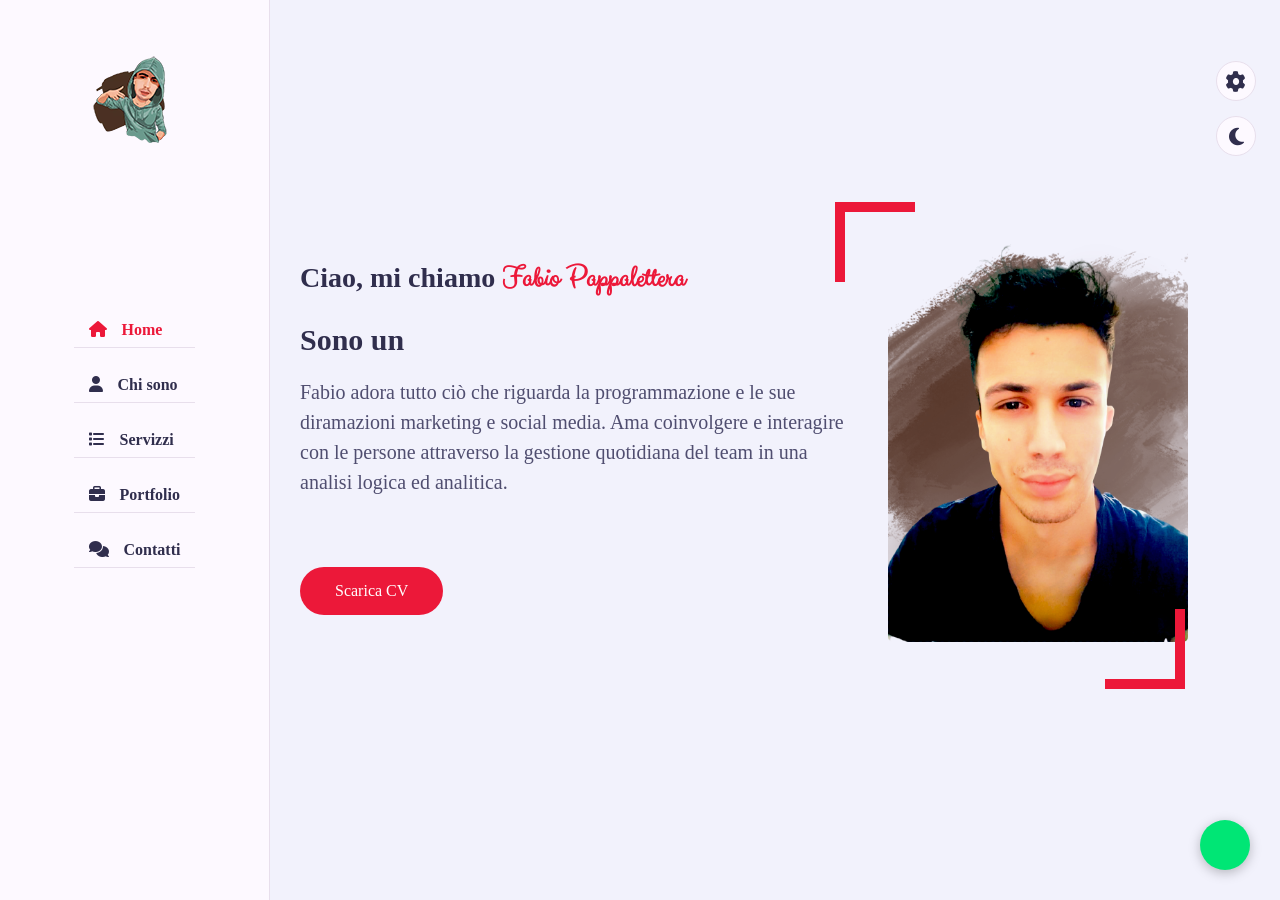
==== index.html @ 444d4d45 "Update index.html" ====
<!DOCTYPE html>
<html lang="it" dir="ltr">
  <head>
    <meta charset="utf-8">
    <meta name="viewport" content="width=device-width, initial-scale=1.0">
    <meta http-equiv="X-UA-Compatible" content="ie=edge">
    <meta name="keywords:" content="digitalmarketing">
    <script src="https://platform.linkedin.com/badges/js/profile.js" async defer type="text/javascript"></script>
    <!-- Google tag (gtag.js) -->
    <script async src="https://www.googletagmanager.com/gtag/js?id=G-DR9EKPD05T"></script>
    <script>
      window.dataLayer = window.dataLayer || [];
      function gtag(){dataLayer.push(arguments);}
      gtag('js', new Date());

      gtag('config', 'G-DR9EKPD05T');
    </script>
    <title>Portfolio Fabio pappalettera</title>
    <!-- ===== CSS Files ===== -->
    <link rel="stylesheet" href="css/style.css">
    <link rel="stylesheet" href="css/skins/color-1.css">
    <link rel="stylesheet" href="https://cdnjs.cloudflare.com/ajax/libs/font-awesome/6.3.0/css/all.min.css">
    <!-- ===== Style Switcher ===== -->
    <link rel="stylesheet" href="css/skins/color-1.css" class="alternate-style" title="color-1"
    disabled>
    <link rel="stylesheet" href="css/skins/color-2.css" class="alternate-style" title="color-2"
    disabled>
    <link rel="stylesheet" href="css/skins/color-3.css" class="alternate-style" title="color-3"
    disabled>
    <link rel="stylesheet" href="css/skins/color-4.css" class="alternate-style" title="color-4"
    disabled>
    <link rel="stylesheet" href="css/skins/color-5.css" class="alternate-style" title="color-5"
    disabled>
    <link rel="stylesheet" href="css/style-Switcher.css">
  </head>
  <body>
    <script type="module" src="https://unpkg.com/ionicons@5.5.2/dist/ionicons/ionicons.esm.js"></script>
    <script nomodule src="https://unpkg.com/ionicons@5.5.2/dist/ionicons/ionicons.js"></script>
    <div class="badge-base LI-profile-badge" data-locale="it_IT" data-size="medium" data-theme="light" data-type="HORIZONTAL" data-vanity="fabio-pappalettera-digitalmarketing" data-version="v1"><a class="badge-base__link LI-simple-link" href="https://it.linkedin.com/in/fabio-pappalettera-digitalmarketing?trk=profile-badge">Fabio Pappalettera</a></div>
    <!-- ===== Main Container Start ===== -->
    <div class="main-container">
      <!-- ===== Aside Start ===== -->
      <div class="aside">
        <div class="logo">
          <img src="images/logo1.png" alt="">
        </div>
        <div class="sociallinks">
          <a class="in"href="https://www.linkedin.com/in/pappalettera-fabio-digitalmarketing/" target="_blank"><ion-icon name="logo-linkedin"></ion-icon></a>
          <a class="ig"href="https://instagram.com/fabiusp87?igshid=ZDdkNTZiNTM=" target="_blank"><ion-icon name="logo-instagram"></ion-icon></a>
          <a class="fb"href="https://www.facebook.com/profile.php?id=100095152505794" target="_blank"><ion-icon name="logo-facebook"></ion-icon></a>
        </div>
        <div class="nav-toggler">
          <span></span>
        </div>
        <ul class="nav">
          <li><a href="#home" class="active"><i class="fa fa-home"></i>Home</a></li>
          <li><a href="#Chisono"><i class="fa fa-user"></i>Chi sono</a></li>
          <li><a href="#Servizzi"><i class="fa fa-list"></i>Servizzi</a></li>
          <li><a href="#Portfolio"><i class="fa fa-briefcase"></i>Portfolio</a></li>
          <li><a href="#Contatti"><i class="fa fa-comments"></i>Contatti</a></li>
        </ul>
      </div>
      <!-- ===== Aside End ===== -->
      <!-- ===== Main Content Start ===== -->
      <div class="main-content">
        <!-- ===== Home Section Start ===== -->
        <section class="home active section" id="home">
          <div class="container">
            <div class="row">
              <div class="home-info padd-15">
                <h3 class="hello">Ciao, mi chiamo <span class="name">Fabio Pappalettera</span></h3>
                <h3 class="my-profession">Sono un <span class="typing"></span></h3>
                <p>Fabio adora tutto ciò che riguarda la programmazione e le sue diramazioni
marketing e social media. Ama coinvolgere e interagire con le persone
attraverso la gestione quotidiana del team in una analisi logica ed analitica.
</p>
                <a href="document/fabio pappalettera CV.pdf" class="btn" target="-_blank">Scarica CV</a>
              </div>
              <div class="home-img padd-15">
                <img src="images/fbp.png" alt="fb">
              </div>
            </div>
          </div>
        </section>
        <!-- ===== Home Section End ===== -->
        <!-- ===== About Section Start ===== -->
        <section class="about section" id="Chisono">
            <div class="container">
              <div class="row">
                <div class="section-title padd-15">
                  <h2>Su di me</h2>
                </div>
              </div>
              <div class="row">
                <div class="about-content padd-15">
                  <div class="row">
                    <div class="about-text padd-15">
                      <h3> Sono Fabio Pappalettera un <span> Web Devoloper</span></h3>
                        <p>Ho esperienza nella creazione di siti web e applicazioni web utilizzando una varietà di tecnologie e strumenti come HTML, CSS, JavaScript,Bootstrap, MySQL e molti altri.

Sono appassionato di tecnologia e mi piace essere sempre aggiornato sulle ultime tendenze e tecnologie nel campo dello sviluppo web. Sono in grado di creare siti web responsive e user-friendly, utilizzando le migliori pratiche di design e sviluppo.

Sono in grado di lavorare in team e collaborare con altri professionisti per realizzare progetti web complessi. Sono in grado di comunicare in modo chiaro e preciso con i clienti, al fine di comprendere le loro esigenze e offrire soluzioni personalizzate.

Sono entusiasta di lavorare su progetti web stimolanti e di essere coinvolto in tutte le fasi dello sviluppo, dalla pianificazione alla messa in produzione. Se stai cercando un web developer affidabile, non esitare a contattarmi!</p>
                    </div>
                  </div>
                  <div class="row">
                    <div class="personal-info padd-15">
                      <div class="row">
                        <div class="info-item padd-15">
                          <p>Compleanno:<span> 04 mag 1987</span></p>
                        </div>
                        <div class="info-item padd-15">
                          <p>Anni:<span> 35 </span></p>
                        </div>
                        <div class="info-item padd-15">
                          <p>E-mail:<span>fabius.asa87@gmail.com</span></p>
                        </div>
                        <div class="info-item padd-15">
                          <p>Cell:<span> +39/3454522735</span></p>
                        </div>
                        <div class="info-item padd-15">
                          <p>Città:<span> Trani (BT)</span></p>
                        </div>
                        <div class="info-item padd-15">
                          <p>Freelance: <span> Disponibile </span></p>
                        </div>
                      </div>
                      <div class="row">
                        <div class="buttons padd-15">
                          <a href="#contact" data-section-index="1" class="btn hire-me">Collaboriamo</a>
                        </div>
                      </div>
                    </div>
                    <div class="skills padd-15">
                      <div class="row">
                        <div class="skill-item padd-15">
                          <h5>CSS</h5>
                          <div class="progress">
                            <div class="progress-in"style="width:85%"></div>
                            <div class="skill-progress">86%</div>
                          </div>
                        </div>
                        <div class="skill-item padd-15">
                          <h5>HTML</h5>
                          <div class="progress">
                            <div class="progress-in"style="width:85%"></div>
                            <div class="skill-progress">86%</div>
                          </div>
                        </div>
                        <div class="skill-item padd-15">
                          <h5>Js</h5>
                          <div class="progress">
                            <div class="progress-in"style="width:85%"></div>
                            <div class="skill-progress">76%</div>
                          </div>
                        </div>
                        <div class="skill-item padd-15">
                          <h5>Bootstrap</h5>
                          <div class="progress">
                            <div class="progress-in"style="width:85%"></div>
                            <div class="skill-progress">76%</div>
                          </div>
                        </div>
                      </div>
                    </div>
                  </div>
                  <div class="row">
                    <div class="about-text padd-15">
                      <h3> Sono Fabio Pappalettera un <span> Web Design</span></h3>
                        <p>Ho una forte passione per la creazione di siti web belli, intuitivi e funzionali.

Ho esperienza nella progettazione di interfacce utente accattivanti utilizzando strumenti come Adobe Photoshop,Figma e Wordpress. Sono in grado di creare design personalizzati che rispecchiano l'identità visiva e la filosofia aziendale del cliente.

Sono appassionato di design responsivo e user-friendly, e sono sempre aggiornato sulle ultime tendenze e tecnologie nel campo del web design. Lavoro con i miei clienti per comprendere le loro esigenze e offrire soluzioni di design personalizzate che soddisfino le loro aspettative.

Sono in grado di lavorare in team e collaborare con altri professionisti per realizzare progetti di design complessi. Sono in grado di comunicare in modo chiaro e preciso con i clienti, al fine di comprendere le loro esigenze e offrire soluzioni personalizzate.

Sono entusiasta di lavorare su progetti di design stimolanti e di essere coinvolto in tutte le fasi del processo di progettazione, dalla pianificazione alla realizzazione. Se stai cercando un web designer creativo, non esitare a contattarmi!</p>
                    </div>
                  </div>
                  <div class="row">
                    <div class="personal-info padd-15">
                      <div class="row">
                        <div class="info-item padd-15">
                          <p>Compleanno:<span> 04 mag 1987</span></p>
                        </div>
                        <div class="info-item padd-15">
                          <p>Anni:<span> 35 </span></p>
                        </div>
                        <div class="info-item padd-15">
                          <p>E-mail:<span>fabius.asa87@gmail.com</span></p>
                        </div>
                        <div class="info-item padd-15">
                          <p>Cell:<span> +39/3454522735</span></p>
                        </div>
                        <div class="info-item padd-15">
                          <p>Città:<span> Trani (BT)</span></p>
                        </div>
                        <div class="info-item padd-15">
                          <p>Freelance: <span> Disponibile </span></p>
                        </div>
                      </div>
                      <div class="row">
                        <div class="buttons padd-15">
                          <a href="#contact" data-section-index="1" class="btn hire-me">Collaboriamo</a>
                        </div>
                      </div>
                    </div>
                    <div class="skills padd-15">
                      <div class="row">
                        <div class="skill-item padd-15">
                          <h5>Wordpress</h5>
                          <div class="progress">
                            <div class="progress-in"style="width:85%"></div>
                            <div class="skill-progress">86%</div>
                          </div>
                        </div>
                        <div class="skill-item padd-15">
                          <h5>Figma</h5>
                          <div class="progress">
                            <div class="progress-in"style="width:85%"></div>
                            <div class="skill-progress">86%</div>
                          </div>
                        </div>
                        <div class="skill-item padd-15">
                          <h5>Photoshop</h5>
                          <div class="progress">
                            <div class="progress-in"style="width:75%"></div>
                            <div class="skill-progress">76%</div>
                          </div>
                        </div>
                      </div>
                    </div>
                  </div>
                  <div class="row">
                    <div class="about-text padd-15">
                      <h3> Sono Fabio Pappalettera un <span>Content creator</span></h3>
                        <p>Sono appassionato di scrittura e produzione di contenuti di alta qualità per il web.

Ho esperienza nella creazione di contenuti per blog, siti web e social media, utilizzando una varietà di formati come articoli, post sui social media, video e podcast. Sono in grado di creare contenuti originali, coinvolgenti e informativi che attirano l'attenzione del pubblico e aumentano l'engagement.

Sono appassionato di storytelling e di trovare nuovi modi per comunicare i messaggi in modo creativo ed efficace. Sono in grado di lavorare con i miei clienti per capire le loro esigenze di comunicazione e creare contenuti su misura che rispecchino la loro filosofia aziendale.

Sono in grado di collaborare con altri professionisti come copywriter, graphic designer e sviluppatori web per creare una strategia di contenuto completa che raggiunga gli obiettivi di marketing del cliente.

Sono entusiasta di lavorare su progetti di contenuto stimolanti e di essere coinvolto in tutte le fasi del processo di creazione del contenuto, dalla pianificazione alla pubblicazione. Se stai cercando un content creator professionale , non esitare a contattarmi!</p>
                  </div>
                  <div class="row">
                    <div class="personal-info padd-15">
                      <div class="row">
                        <div class="info-item padd-15">
                          <p>Compleanno:<span> 04 mag 1987</span></p>
                        </div>
                        <div class="info-item padd-15">
                          <p>Anni:<span> 35 </span></p>
                        </div>
                        <div class="info-item padd-15">
                          <p>E-mail:<span>fabius.asa87@gmail.com</span></p>
                        </div>
                        <div class="info-item padd-15">
                          <p>Cell:<span> +39/3454522735</span></p>
                        </div>
                        <div class="info-item padd-15">
                          <p>Città:<span> Trani (BT)</span></p>
                        </div>
                        <div class="info-item padd-15">
                          <p>Freelance: <span> Disponibile </span></p>
                        </div>
                      </div>
                      <div class="row">
                        <div class="buttons padd-15">
                          <a href="#contact" data-section-index="1" class="btn hire-me">Collaboriamo</a>
                        </div>
                      </div>
                    </div>
                    <div class="skills padd-15">
                      <div class="row">
                        <div class="skill-item padd-15">
                          <h5>Seo</h5>
                          <div class="progress">
                            <div class="progress-in"style="width:85%"></div>
                            <div class="skill-progress">86%</div>
                          </div>
                        </div>
                        <div class="skill-item padd-15">
                          <h5>Sem</h5>
                          <div class="progress">
                            <div class="progress-in"style="width:85%"></div>
                            <div class="skill-progress">86%</div>
                          </div>
                        </div>
                        <div class="skill-item padd-15">
                          <h5>Clipchamp</h5>
                          <div class="progress">
                            <div class="progress-in"style="width:80%"></div>
                            <div class="skill-progress">76%</div>
                          </div>
                        </div>
                        <div class="skill-item padd-15">
                          <h5>Canva</h5>
                          <div class="progress">
                            <div class="progress-in"style="width:85%"></div>
                            <div class="skill-progress">76%</div>
                          </div>
                        </div>
                      </div>
                    </div>
                  </div>
                  <div class="row">
                    <div class="about-text padd-15">
                      <h3> Sono Fabio Pappalettera un <span> Social Media Manager</span></h3>
                        <p>Sono appassionato di social media e della creazione di strategie di marketing sui social media che generano risultati concreti per i miei clienti.

Ho esperienza nella gestione di account sui social media come Facebook, Instagram e molti altri. Sono in grado di creare contenuti originali e coinvolgenti che aumentano l'engagement e la visibilità del brand.

Sono appassionato di analisi dei dati e sono in grado di utilizzare strumenti di analytics per monitorare le performance sui social media e adattare le strategie di marketing in base ai risultati.

Sono in grado di collaborare con altri professionisti come graphic designer, copywriter e sviluppatori web per creare una strategia di social media marketing completa che raggiunga gli obiettivi di marketing del cliente.

Sono entusiasta di lavorare su progetti di social media stimolanti e di essere coinvolti in tutte le fasi del processo di gestione dei social media, dalla pianificazione alla pubblicazione e alla misurazione dei risultati. Se stai cercando un social media manager affidabile, non esitare a contattarmi!</p>
                    </div>
                  </div>
                  <div class="row">
                    <div class="personal-info padd-15">
                      <div class="row">
                        <div class="info-item padd-15">
                          <p>Compleanno:<span> 04 mag 1987</span></p>
                        </div>
                        <div class="info-item padd-15">
                          <p>Anni:<span> 35 </span></p>
                        </div>
                        <div class="info-item padd-15">
                          <p>E-mail:<span>fabius.asa87@gmail.com</span></p>
                        </div>
                        <div class="info-item padd-15">
                          <p>Cell:<span> +39/3454522735</span></p>
                        </div>
                        <div class="info-item padd-15">
                          <p>Città:<span> Trani (BT)</span></p>
                        </div>
                        <div class="info-item padd-15">
                          <p>Freelance: <span> Disponibile </span></p>
                        </div>
                      </div>
                      <div class="row">
                        <div class="buttons padd-15">
                          <a href="#contact" data-section-index="1" class="btn hire-me">Collaboriamo</a>
                        </div>
                      </div>
                    </div>
                    <div class="skills padd-15">
                      <div class="row">
                        <div class="skill-item padd-15">
                          <h5>Facebook ADV</h5>
                          <div class="progress">
                            <div class="progress-in"style="width:85%"></div>
                            <div class="skill-progress">86%</div>
                          </div>
                        </div>
                        <div class="skill-item padd-15">
                          <h5>Instagram ADV</h5>
                          <div class="progress">
                            <div class="progress-in"style="width:80%"></div>
                            <div class="skill-progress">86%</div>
                          </div>
                        </div>
                        <div class="skill-item padd-15">
                          <h5>Copywriter</h5>
                          <div class="progress">
                            <div class="progress-in"style="width:85%"></div>
                            <div class="skill-progress">76%</div>
                          </div>
                        </div>
                      </div>
                    </div>
                  </div>
                  <div class="row">
                    <div class="education padd-15">
                      <h3 class="title">Percorso didattico</h3>
                      <div class="row">
                        <div class="timeline-box padd-15">
                          <div class="timeline shadow-dark">
                                <!-- ===== <timeline item ===== -->
                                <div class="timeline-item">
                                  <div class="circle-dot">
                                    <h3 class="timeline-date"></div>
                                      <i class="fa fa-calendar"></i> 2020-2021
                                    </h3>
                                    <h4 class="timeline-title">Master in Digital Marketing</h4>
                                    <p class="timeline-text">Ho completato un master in digital marketing e SEO con profitto nella pianificazione e nell'implementazione di strategie di marketing digitali per aumentare la visibilità online e generare traffico e conversioni.

Dove ho appreso la capacità di utilizzare strumenti di analisi come Google Analytics per monitorare e analizzare il comportamento del pubblico sul sito web e sui social media.Attraverso questo percorso sono grado di identificare le tendenze di ricerca e le esigenze del pubblico per creare contenuti rilevanti e di alta qualità.

Mi sono specializzato nella gestione delle campagne di advertising su Google Ads, Facebook Ads e Instagram Ads, al fine di aumentare la visibilità del sito web e generare traffico e conversioni.

 Con l'utilizzo di tecniche di SEO on-page e off-page per migliorare il posizionamento del sito web sui motori di ricerca e aumentare la visibilità organica.</p>
                                </div>
                                <!-- ===== <timeline item ===== -->
                                <div class="timeline-item">
                                  <div class="circle-dot"></div>
                                    <h3 class="timeline-date">
                                      <i class="fa fa-calendar"></i> 2014
                                    </h3>
                                    <h4 class="timeline-title">Marketing e visual merchandaiser</h4>
                                    <p class="timeline-text">In questo percorso formativo ho appreso strategie di marketing in grado di aiutare i clienti a sviluppare piani di marketing efficaci per il loro business. Attraverso un approccio che si basa sulla comprensione del pubblico di destinazione e dell'identità del marchio, al fine di creare messaggi di marketing rilevanti e coinvolgenti.

 Specializzandomi in visual merchandising, ovvero la presentazione visiva dei prodotti al pubblico di destinazione.Qui ho compreso di utilizzare le tecniche di visual merchandising per creare esperienze di acquisto coinvolgenti e memorabili per i clienti.

Utilizzando strumenti di analisi del mercato per identificare le tendenze di consumo e le esigenze del pubblico di destinazione, al fine di creare messaggi di marketing e presentazioni di prodotti rilevanti e attraenti.</p>
                                </div>
                                <!-- ===== <timeline item ===== -->
                                <div class="timeline-item">
                                  <div class="circle-dot"></div>
                                    <h3 class="timeline-date">
                                      <i class="fa fa-calendar"></i> 2010
                                    </h3>
                                    <h4 class="timeline-title">ECDL</h4>
                                    <p class="timeline-text">L'ECDL (European Computer Driving License) è una certificazione che attesta le competenze informatiche di una persona. È riconosciuta in tutta Europa e in molti paesi nel mondo come prova delle capacità di utilizzo dei computer e di software comuni come Microsoft Office.</p>
                                </div>
                          </div>
                        </div>
                      </div>
                    </div>
                    <div class="experience padd-15">
                      <h3 class="title">Esperienze lavorative</h3>
                      <div class="row">
                        <div class="timeline-box padd-15">
                          <div class="timeline shadow-dark">
                                <!-- ===== <timeline item ===== -->
                                <div class="timeline-item">
                                  <div class="circle-dot">
                                    <h3 class="timeline-date"></div>
                                      <i class="fa fa-calendar"></i> 2019-2021
                                    </h3>
                                    <h4 class="timeline-title">Reseller/Digital marketing</h4>
                                    <p class="timeline-text">Durante questo periodo ho lavorato ed collaborato con letsell una piattaforma e-commerce dove ho potuto attuare diversi ascpetti professionali.Ho curato i vari social ad attuato nuove tecniche per lo sviluppo del piano editorile, creazione dei contenuti e analisi Seo collaborando con un team dinamico e creativo che mi ha permesso di crerscere professionalmente.  </p>
                                </div>
                                <!-- ===== <timeline item ===== -->
                                <div class="timeline-item">
                                  <div class="circle-dot"></div>
                                    <h3 class="timeline-date">
                                      <i class="fa fa-calendar"></i> 2017-2019
                                    </h3>
                                    <h4 class="timeline-title">IMPIEGATO AMMINISTRATIVO E PRODUTTIVO</h4>
                                    <p class="timeline-text">Durante questo periodo ho lavorato come dipendente in una impresta famigliare dolciaria locale dove ho curato sia l'aspetto produttivo che amministrativo attraverso srategie mirate attraverso i social ottenendo un ottimo riscontro.</p>
                                </div>
                                <!-- ===== <timeline item ===== -->
                                <div class="timeline-item">
                                  <div class="circle-dot"></div>
                                    <h3 class="timeline-date">
                                      <i class="fa fa-calendar"></i> 2014-2015
                                    </h3>
                                    <h4 class="timeline-title">IMPIEGATO D'UFFICIO</h4>
                                    <p class="timeline-text">Durante questo periodo ho lavorato come dipendente l'ambito Marketing B2B e B2C direttamente o inderettamente nella conclusione di accordi contrattuali che a portato molti benefici ecpnomici e professionali all'azienda.</p>
                                </div>
                                <div class="timeline-item">
                                  <div class="circle-dot"></div>
                                    <h3 class="timeline-date">
                                      <i class="fa fa-calendar"></i> 2012-2013
                                    </h3>
                                    <h4 class="timeline-title">OPERAIO D'UFFICIO</h4>
                                    <p class="timeline-text">Durante questo periodo ho lavorato come dipendente presso una azienda artigianale dove sono stato a contatto con artigiani ed ho appreso la metilologia della creazione e messa in opera di strutture in ferro aiutandoli non solo dal punto di vista contabile ed amministrativo ma anche al montaggio delle stesse.</p>
                                </div>
                          </div>
                        </div>
                      </div>
                    </div>
                    </div>
                  </div>
                </div>
              </div>
            </section>
            <!-- ===== About Section End ===== -->
            <!-- ===== Services Section Start ===== -->
            <section class="service section" id="Servizzi">
              <div class="container">
                <div class="row">
                  <div class="section-title padd-15">
                    <h2>Servizzi</h2>
                  </div>
                </div>
                <div class="row">
                    <!-- ===== Service item Start ===== -->
                    <div class="service-item padd-15">
                      <div class="service-item-inner">
                        <div class="icon">
                          <i class="fa fa-mobile-alt"></i>
                        </div>
                        <h4>Creazione Layout</h4>
                        <p>Creazione di layout per siti web e applicazioni.

Sono appassionato di design e sono sempre alla ricerca delle ultime tendenze e tecnologie nel campo del layout. Ho esperienza nell'utilizzo di strumenti come Adobe Photoshop e Figma per creare layout personalizzati che soddisfino le esigenze del cliente.

Sono in grado di creare layout user-friendly e responsive, che si adattano a diversi dispositivi e dimensioni dello schermo. Sono anche in grado di lavorare con i clienti per comprendere le loro esigenze di design e offrire soluzioni personalizzate che rispecchino la loro filosofia aziendale.</p>
                      </div>
                    </div>
                    <!-- ===== Service item End ===== -->
                    <!-- ===== Service item Start ===== -->
                    <div class="service-item padd-15">
                      <div class="service-item-inner">
                        <div class="icon">
                          <i class="fa fa-laptop-code"></i>
                        </div>
                        <h4>Creazione contenuti</h4>
                        <p>Sono appassionato di scrittura e produzione di contenuti originali e di alta qualità per il web.

Ho esperienza nella creazione di contenuti per blog, siti web e social media, utilizzando una varietà di formati come articoli, post sui social media, video e podcast. Sono in grado di creare contenuti che attirano l'attenzione del pubblico e aumentano l'engagement.

Sono appassionato di storytelling e sono in grado di comunicare i messaggi in modo creativo ed efficace. Lavoro con i miei clienti per capire le loro esigenze di comunicazione e creare contenuti su misura che rispecchino la loro filosofia aziendale.</p>
                      </div>
                    </div>
                    <!-- ===== Service item End ===== -->
                    <!-- ===== Service item Start ===== -->
                    <div class="service-item padd-15">
                      <div class="service-item-inner">
                        <div class="icon">
                          <i class="fa fa-code"></i>
                        </div>
                        <h4>Front-end</h4>
                        <p>Sono appassionato di programmazione e sono specializzato nello sviluppo della parte visibile di un sito web o di un'applicazione.

Ho esperienza nella creazione di siti web responsive utilizzando HTML, CSS e JavaScript. Sono in grado di creare interfacce utente accattivanti e funzionali che offrono un'esperienza di navigazione intuitiva e piacevole.

Sono appassionato di design responsitive e mobile-first, sono sempre aggiornato sulle ultime tecnologie, tendenze nel campo del front-end. Lavoro con i miei clienti per comprendere le loro esigenze e offrire soluzioni personalizzate che rispecchino la loro azienda.</p>
                      </div>
                    </div>
                    <!-- ===== Service item End ===== -->
                    <!-- ===== Service item Start ===== -->
                    <div class="service-item padd-15">
                      <div class="service-item-inner">
                        <div class="icon">
                          <i class="fa fa-palette"></i>
                        </div>
                        <h4>Modifica e ottimizzazine immagini</h4>
                        <p>Sono un esperto nella modifica e ottimizzazione di immagini per il web.

Ho esperienza nell'utilizzo di strumenti di fotoritocco come Adobe Photoshop e Canva per migliorare la qualità e l'aspetto delle immagini. Sono in grado di modificare le immagini in modo creativo e personalizzato per soddisfare le esigenze del cliente.

Sono anche specializzato nell'ottimizzazione delle immagini per il web, riducendo le dimensioni del file senza compromettere la qualità dell'immagine stessa. Questo aiuta a migliorare la velocità di caricamento del sito web e a migliorare l'esperienza dell'utente.

Sono in grado di collaborare con altri professionisti come web designer e sviluppatori per garantire che le immagini siano ottimizzate per le specifiche del sito web o dell'applicazione.</p>
                      </div>
                    </div>
                    <!-- ===== Service item End ===== -->
                    <!-- ===== Service item Start ===== -->
                    <div class="service-item padd-15">
                      <div class="service-item-inner">
                        <div class="icon">
                          <i class="fa fa-search"></i>
                        </div>
                        <h4>Ricerca</h4>
                        <p>Ho una buona esperienza nella ricerca delle parole chiave giuste per aumentare il traffico organico del sito web. Sono in grado di utilizzare strumenti come Google Keyword Planner e SEMrush per analizzare il mercato e identificare le parole chiave più rilevanti per il tuo settore.

Sono appassionato di SEO e sono sempre alla ricerca delle ultime tendenze e best practice per migliorare il posizionamento del sito web sui motori di ricerca. Sono in grado di analizzare il sito web per identificare i problemi di SEO e offrire soluzioni personalizzate per migliorare il posizionamento sui motori di ricerca.

Sono anche specializzato nella gestione delle campagne di advertising su Google Ads, Facebook Ads e Instagram Ads, per aumentare la visibilità del sito web e generare traffico e conversioni.</p>
                      </div>
                    </div>
                    <!-- ===== Service item End ===== -->
                    <!-- ===== Service item Start ===== -->
                    <div class="service-item padd-15">
                      <div class="service-item-inner">
                        <div class="icon">
                          <i class="fa fa-bullhorn"></i>
                        </div>
                        <h4>Piani Editoriali</h4>
                        <p>Sono appassionato di strategie di contenuto e sono in grado di aiutare i miei clienti a sviluppare un piano editoriale personalizzato per il loro sito web o i loro social media. Il mio approccio si basa sulla comprensione delle esigenze del pubblico e dell'identità del marchio, per creare contenuti di alta qualità che siano rilevanti e interessanti per il pubblico di destinazione.

Sono in grado di utilizzare strumenti di analisi del pubblico e di ricerca delle parole chiave per identificare le tendenze di ricerca e le esigenze del pubblico, al fine di creare contenuti che siano rilevanti e attuali.

Sono specializzato nella pianificazione dei contenuti su base mensile, settimanale o quotidiana, a seconda delle esigenze del cliente. Sono in grado di creare un calendario editoriale che includa i formati di contenuto più appropriati, come articoli, post sui social media, video e podcast.</p>
                      </div>
                    </div>
                    <!-- ===== Service item End ===== -->
                </div>
              </div>
            </section>
            <!-- ===== Services Section End ===== -->
            <!-- ===== Portfolio Section Start ===== -->
            <section class="portfolio section" id="Portfolio">
              <div class="container">
                <div class="row">
                  <div class="section-title padd-15">
                    <h2>Portfolio</h2>
                  </div>
                </div>
                <div class="row">
                  <div class="portfolio-heading padd-15">
                    <h2>I miei ultimi Progetti</h2>
                  </div>
                </div>
                <div class="row">
                  <!-- ===== Portfolio item Start ===== -->
                  <div class="portfolio-item padd-15">
                    <div class="portfolio-item-inner shadow-dark">
                      <div class="portfolio-video">
                        <video autoplay controls width="350" height="395">
                          <source src="video/Cascina della Pesa.mp4" type="video/mp4">
                        </video>
                      </div>
                    </div>
                  </div>
                  <!-- ===== Portfolio item End ===== -->
                  <!-- ===== Portfolio item Start ===== -->
                  <div class="portfolio-item padd-15">
                    <div class="portfolio-item-inner shadow-dark">
                      <div class="portfolio-img">
                        <img  height="400" width="350"src=" images/Shira_boxfull.png" alt="">
                      </div>
                    </div>
                  </div>
                  <!-- ===== Portfolio item End ===== -->
                  <!-- ===== Portfolio item Start ===== -->
                  <div class="portfolio-item padd-15">
                    <div class="portfolio-item-inner shadow-dark">
                      <div class="portfolio-img">
                        <img height="400" width="350" src=" images/QUICK CHECK LOGO.png" alt="">
                      </div>
                    </div>
                  </div>
                  <!-- ===== Portfolio item End ===== -->
                  <!-- ===== Portfolio item Start ===== -->
                  <div class="portfolio-item padd-15">
                    <div class="portfolio-item-inner shadow-dark">
                      <div class="portfolio-img">
                        <img height="400" width="350" src=" images/newsletter-1.png" alt="">
                      </div>
                    </div>
                  </div>
                  <!-- ===== Portfolio item End ===== -->
                  <!-- ===== Portfolio item Start ===== -->
                  <div class="portfolio-item max padd-15">
                    <div class="portfolio-item-inner shadow-dark">
                      <div class="portfolio-img">
                        <img height="400" width="350" src=" images/leon.png" alt="">
                      </div>
                    </div>
                  </div>
                  <!-- ===== Portfolio item End ===== -->
                  <!-- ===== Portfolio item Start ===== -->
                  <div class="portfolio-item max padd-15">
                    <div class="portfolio-item-inner shadow-dark">
                      <div class="portfolio-img">
                        <img height="400" width="350" src=" images/Cresci con Apple.png" alt="">
                      </div>
                    </div>
                  </div>
                  <!-- ===== Portfolio item End ===== -->
                </div>
              </div>
            </section>
            <!-- ===== Portfolio Section End===== -->
              <!-- ===== contact Section Start ===== -->
              <section class="contact section" id="Contatti">
                <div class="container">
                  <div class="row">
                    <div class="section-title padd-15">
                      <h2>Contattami</h2>
                    </div>
                  </div>
                  <h3 class="contact-title">Hai qualche domanda?</h3>
                  <h4 class="contact-sub-title">Sono a tua disposizione</h4>
                  <div class="row">
                    <!-- ===== contact info item Start ===== -->
                    <div class="contact-info-item padd-15">
                      <div class="icon"><i class="fa fa-phone"></i></div>
                      <h4>Chiamami</h4>
                      <p>+393454522735</p>
                    </div>
                    <!-- ===== contact info item End ===== -->
                    <!-- ===== contact info item Start ===== -->
                    <div class="contact-info-item padd-15">
                      <div class="icon"><i class="fa fa-envelope"></i></div>
                      <h4>Email</h4>
                      <p>fabius.asa87@gmail.com</p>
                    </div>
                    <!-- ===== contact info item End ===== -->
                  </div>
                  <h3 class="contact-title padd-15">INVIAMI UN' EMAIL</h3>
                  <h4 class="contact-sub-title padd-15">RICEVERAI SUBITO UNA RISPOSTA</h4>
                  <!-- ===== contact form ===== -->
                  <div class="row">
                    <div class="contact-form padd-15">
                      <div class="row">
                        <div class="form-item col-6 padd-15">
                          <div class="form-group">
                            <input type="text" class="form-control" placeholder="Name">
                          </div>
                        </div>
                        <div class="form-item col-6 padd-15">
                          <div class="form-group">
                            <input type="email" class="form-control" placeholder="EMAIL">
                          </div>
                        </div>
                      </div>
                      <div class="row">
                        <div class="form-item col-12 padd-15">
                          <div class="form-group">
                            <input type="text" class="form-control" placeholder="Subject">
                          </div>
                        </div>
                      </div>
                      <div class="row">
                        <div class="form-item col-12 padd-15">
                          <div class="form-group">
                            <textarea name="" class="form-control" placeholder="Message"></textarea>
                          </div>
                        </div>
                      </div>
                      <div class="row">
                        <div class="form-item col-12 padd-15">
                          <button type="submit" class="btn">Invia Messaggio</button>
                          </div>
                        </div>
                      </div>
                    </div>
                  </div>
                </div>
              </section>
              <!-- ===== contact Section End ===== -->
          </div>
          <!-- ===== Main Content End ===== -->
          <!-- ===== WHATSAPP START ===== -->
          <div class="whatsapp">
            <a href="https://wa.me/message/TBNZTDYN2A3FG1" target="_blank"><ion-icon name="logo-whatsapp"></ion-icon></a>
          </div>
          <!-- ===== WHATSAPP END ===== -->
      </div>
    <!-- ===== Main Container End ===== -->
    <!-- ===== Style Switcher Start ===== -->
    <div class="style-Switcher">
      <div class="style-Switcher-toggler s-icon">
        <i class="fas fa-cog fa-spin"></i>
      </div>
      <div class="day-night s-icon">
        <i class="fas "></i>
      </div>
      <h4>Tema colori</h4>
      <div class="colors">
        <span class="color-1" onclick="setActiveStyle('color-1')"></span>
        <span class="color-2" onclick="setActiveStyle('color-2')"></span>
        <span class="color-3" onclick="setActiveStyle('color-3')"></span>
        <span class="color-4" onclick="setActiveStyle('color-4')"></span>
        <span class="color-5" onclick="setActiveStyle('color-5')"></span>
      </div>
    </div>
    <!-- ===== Style Switcher End ===== -->
    <!-- ===== JS Files ===== -->
    <script src="https://cdnjs.cloudflare.com/ajax/libs/typed.js/2.0.12/typed.min.js"
    referrerpolicy="no-referrer"></script>
    <script src="js/script.js"></script>
    <script src="js/style-switcher.js"></script>
  </body>
</html>
---- css/style.css ----
@import url('https://fonts.googleapis.com/css2?family=Clicker+Script&family=Poppins:ital,wght@0,200;0,400;0,500;1,300;1,600;700&display=swap');
*{
  margin: 0;
  padding: 0;
  outline: none;
  text-decoration: none;
  box-sizing: border-box;
}
:root
{
    --bg-black-150:#717575;
    --bg-black-900:#f2f2fc;
    --bg-black-100:#fdf9ff;
    --bg-black-50:#e8dfec;
    --text-black-900:#302e4d;
    --text-black-700:#504e70;
}
body.dark
{
    --bg-black-150:#717575;
    --bg-black-900:#151515;
    --bg-black-100:#222222;
    --bg-black-50:#393939;
    --text-black-900:#ffffff;
    --text-black-700:#e9e9e9;
}
body{
  line-height: 1.5;
  font-size: 16px;
  font-family: 'Poppins' sans-serif;
}

::before,::after{
  box-sizing: border-box;
}
ul{
  list-style:none;

}
.section{
  background: var(--bg-black-900);
  min-height: 100vh;
  display: block;
  padding:  0 30px;
  opacity: 1;
  position: fixed;
  left: 270px;
  top: 0;
  right: 0;
  bottom: 0;
  z-index: 0;
  overflow-y: auto;
  overflow-x: hidden;
  transition: all 0.3s ease;
}
.section.black-section{
  z-index: 1;
}
.section.active{
  z-index: 2;
  opacity: 1;
  animation: slideSection 1s ease;
}
@keyframes slideSection
{
    0%
    {
        transform: translateX(100%);
    }
    100%
    {
        transform: translateX(0%);
    }
}
.hidden{
  list-style: none !important;
}

.padd-15{
  padding-left: 15px;
  padding-right: 15px;
}
.container{
  max-width: 1100px;
  width: 100%;
  margin: auto;
}
.section .container{
  padding-top: 60px;
  padding-bottom: 70px;
}
.section-title{
  flex: 0 0 100%;
  max-width: 100%;
  margin-bottom: 60px;
}
.section-title h2{
  font-size: 40px;
  color: var(--text-black-900);
  font-weight: 700;
  position: relative;
}
.section-title h2::before{
  content: "";
  position: absolute;
  height: 4px;
  width: 50px;
  background-color: var(--skin-color);
  left: 0;
  top: 100%;
}
.section-title h2::after{
  content: "";
  position: absolute;
  height: 4px;
  width: 25px;
  background-color: var(--skin-color);
  left: 0;
  top: 100%;
  margin-top: 8px;
}
.row{
  display:flex;
  flex-wrap: wrap;
  margin-left: -15px;
  margin-right: -15px;
  position: relative;
}
.btn{
  font-size: 16px;
  font-weight: 500;
  padding: 12px 35px;
  color: white;
  border-radius: 40px;
  display: inline-block;
  white-space:nowrap;
  border:none;
  background:  var(--skin-color);
  transition: all 0.3s ease;
}
.btn:hover{
  transform: scale(1.05);
}
.shadow-dark{
  box-sizing: 0 0 20px rgba(48, 46, 77, 0.15);
}
/* aside */
.aside{
  width: 270px;
  background: var(--bg-black-100);
  position: fixed;
  left: 0;
  top: 0;
  padding: 30px;
  height: 100%;
  border-right: 1px solid var(--bg-black-50);
  display:flex;
  justify-content: center;
  align-items: center;
  z-index: 10;
  transition: all 0.3s ease;
}
.aside .logo{
  position: absolute;
  top: 50px;
  font-size: 30px;
  text-transform: capitalize;

}
.aside .logo a{
  color: var(--text-black-900);
  font-weight: 700;
  padding: 15px 20px;
  font-size: 30px;
  position: relative;
}
.aside .logo a span{
  font-family: 'Clicker Script',cursive;
  font-size:40px;

}
.sociallinks{
  position:fixed;
  bottom:150px
  right: auto;
  top: 150px;
}
.ig{
  color: red;
  transition: color 2s;
}
.fb{
  color: blue;
  transition: color 2s;
}
.in{
  color: blue;
  transition: color 2s;
}
.fb:hover{
  color:#333333;
}
.ig:hover{
  color:#333333;
}
.in:hover{
  color:#333333;
}
.aside .logo a::before{
  content: "";
  position: absolute;
  width: 20px;
  height: 20px;
  border-bottom: 5px solid var(--skin-color);
  border-left:  5px solid var(--skin-color);
  bottom: 0;
  left: 0;
}
.aside .logo a::after{
  content: "";
  position: absolute;
  width: 20px;
  height: 20px;
  border-top: 5px solid var(--skin-color);
  border-right: 5px solid var(--skin-color);
  top: 0;
  right: 0;
}
.aside .nav-toggler{
  height: 40px;
  width: 45px;
  border: 1px solid var(--bg-black-50);
  cursor: pointer;
  position: fixed;
  left: 300px;
  top: 20px;
  border-radius: 5px;
  background: var(--bg-black-100);
  display: none;
  align-items: center;
  justify-content:center;
  transition: all 0.3s ease;
  }
.aside .nav li {
  margin-bottom: 20px;
  display: block;
}
.aside .nav li a {
  font-size: 16px;
  font-weight: 600;
  display: block;
  border-bottom: 1px solid var(--bg-black-50);
  color: var(--text-black-900);
  padding: 5px 15px;
}

.aside .nav li a.active{
  color: var(--skin-color);
}
.aside .nav li a i{
  margin-right: 15px;
}
.aside .nav-toggler span{
  height: 2px;
  width: 18px;
  background: var(--skin-color);
  display:inline-block;
  position: relative;
}
.aside .nav-toggler span{
  border-color: transparent;
}
.aside .nav-toggler span::before{
  content: '';
  height: 2px;
  width: 18px;
  background: var(--skin-color);
  top: -6px;
  left: 0;
  position:absolute;
}
.aside .nav-toggler.open span::before{
  transform: rotate(45deg);
  top: 0;
}
.aside .nav-toggler span::after{
  content: '';
  height: 2px;
  width: 18px;
  background: var(--skin-color);
  top: 6px;
  left: 0;
  position:absolute;
}
.aside .nav-toggler.open span::after{
  transform: rotate(-45deg);
  top: 0;
}
/* ! home */
.home{
  height: 400px;
  display: flex;
  color: var(--text-black-900);
}
.home .home-info{
  flex: 0 0 60%;
  max-width: 60%;
}
h3.hello{
  font-size: 28px;
  margin: 15px 0;
}
h3.hello span{
  font-family: 'Clicker Script' , cursive;
  font-size: 30px;
  font-weight: 700;
  color: var(--skin-color);
}
h3.my-profession{
  font-size: 30px;
  margin: 15px 0;
}
.typing{
  color: var(--skin-color);
}
.home-info p{
  margin-bottom: 70px;
  font-size: 20px;
  color: var(--text-black-700);
}
}
.home .home-img{
  flex: 0 0 40%;
  max-width: 40%;
  text-align: center;
  position:relative;
}
.home-img::after{
  content: "";
  position: absolute;
  height: 80px;
  width: 80px;
  border-bottom: 10px solid var(--skin-color);
  border-right: 10px solid var(--skin-color);
  right: 80px;
  bottom: -40px;
}
.home-img::before{
  content: "";
  position: absolute;
  height: 80px;
  width: 80px;
  border-top: 10px solid var(--skin-color);
  border-left: 10px solid var(--skin-color);
  left: 550px;
  top: -40px;
}
.home .home-img img{
  height: 400px;
  border-radius: 5px;
  height: 400px
}
/* ! About */
.about .about-content{
  flex: 0 0 100%;
  max-width: 100%;
}
.about .about-content .about-text{
  flex: 0 0 100%;
  max-width: 100%;
}
.about .about-content .about-text h3{
  font-size: 24px;
  margin-bottom: 15px;
  font-weight: 700;
}
.about .about-content .about-text h3 span{
  color:var(--skin-color);
}
.about .about-content .about-text p{
  font-size: 16px;
  line-height: 25px;
  color: var(--text-black-700);
}
.about .about-content .personal-info{
  flex: 0 0 60%;
  max-width: 60%;
  margin-top: 40px
}
.about .about-content .personal-info .info-item{
  flex: 0 0 50%;
  max-width: 50%;
}
.about .about-content .personal-info .info-item p{
  font-weight: 600;
  font-size: 16px;
  padding: 10px 0;
  color: var(--text-black-900);
  border-bottom: 1px solid var(--bg-black-50);
}
.about .about-content .personal-info .info-item p span{
  font-weight: 400;
  color: var(--text-black-700);
  margin-left: 4px;
  display: inline-block;
}
.about .about-content .personal-info .buttons{
  margin-top: 30px;
}
.about .about-content .personal-info .buttons .btn{
  margin-top: 10px;
}
.about .about-content .skills{
  flex: 0 0 40%;
  max-width: 40%;
  margin-top: 40px;
}
.about .about-content .skills .skill-item{
  flex: 0 0 100%;
  max-width: 100%;
}
.about .about-content .skills .skill-item h5{
  line-height: 40px;
  font-weight: 600;
  font-size: 16px;
  color: var(--text-black-900);
  text-transform: capitalize;
}
.about .about-content .skills .skill-item .progress{
  background-color: grey;
  height: 7px;
  border-radius: 4px;
  width: 100%;
  position: relative;
}
.about .about-content .skills .skill-item {
  margin-bottom: 25px;
}
.about .about-content .skills .skill-item .progress .progress-in {
    position: absolute;
    left: 0;
    top: 0;
    height: 100%;
    border-radius: 4px;
    background-color: var(--skin-color);
}
.about .about-content .skills .skill-item .skill-progress{
  position: absolute;
  right: 0;
  color: var(--text-black-900);
  top: -40px;
  font-weight: 400;
  line-height: 40px;
}
.about .about-content .education,
.about .about-content .experience{
  flex: 0 0 50%;
  max-width: 50%;
  margin-top: 30px;
}
.about .about-content .about-text h3{
  color: var(--text-black-700);
}
.about .about-content h3.title{
  font-size: 24px;
  margin-bottom: 30px;
  font-weight: 700;
  color: var(--text-black-900);
}
.about .about-content .timeline-box{
  flex: 0 0 100%;
  max-width: 100%;
}
.about .about-content .timeline{
  background-color: var(--bg-black-100);
  padding: 30px 15px;
  border: 1px solid var(-bg-black-50);
  border-radius: 10px;
  width: 100%;
  position:relative;
}

.about .about-content .timeline .timeline-item{
  position: relative;
  padding-left: 37px;
  padding-bottom: 50px;
}
.about .about-content .timeline .timeline-item:last-child{
  padding-bottom: 0;
}
.about .about-content .timeline .timeline-item::before{
  content: " ";
  width: 1px;
  position: absolute;
  height: 100%;
  left: 7px;
  top: 0;
  background-color: var(--skin-color);
}
.about .about-content .timeline .circle-dot{
  position: absolute;
  left: 0;
  top: 0;
  height: 15px;
  width: 15px;
  border-radius: 50%;
  background-color: var(--skin-color);
}
.about .about-content .timeline .timeline-date{
  font-weight: 400;
  font-size: 14;
  margin-bottom: 12px;
  color: var(--text-black-700);
}
.about .about-content .timeline .timeline-date .fa{
  margin-right: 5px;
}
.about .about-content .timeline .timeline-title{
  font-weight: 700;
  font-size: 18px;
  margin-bottom: 15px;
  text-transform: capitalize;
    color: var(--text-black-900);
}
.about .about-content .timeline .timeline-text{
  line-height: 25px;
  font-size: 16px;
  text-align: justify;
  color: var(--text-black-700);
}
/* ! service */
.service .container{
  padding-bottom: 40px;
}
.service .service-item{
  margin-bottom: 30px;
  flex: 0 0 33.33%;
  max-width: 33.33%;
}
.service .service-item .service-item-inner{
  background-color: var(--bg-black-100);
  border: 1px solid var(--bg-black-50);
  border-radius: 10px;
  padding: 30px 15px;
  text-align: center;
  transition: all 0.3S ease;
}
.service  .service-item .service-item-inner:hover{
  box-shadow: 0 0 20px rgba(48, 46, 77, 0.15);
}
.service  .service-item .service-item-inner .icon{
  height: 60px;
  width: 60px;
  border-radius: 50%;
  display:block;
  margin: 0 auto 30px;
  text-align: center;
  transition: all 0.3s ease;
}
.timeline-item  i {
  color: var(--text-black-900);
}
.service  .service-item .service-item-inner .icon .fa{
  font-size: 40px;
  line-height: 60px;
  color: var(--skin-color);
  transition: all 0.3S ease;
}
.service  .service-item .service-item-inner:hover .icon{
  background: var(--skin-color);
}
.service  .service-item .service-item-inner:hover .icon .fa{
  font-size: 25px;
  color: #fff;
}
.service  .service-item .service-item-inner h4{
  font-size: 18px;
  margin-bottom: 15px;
  color: var(--text-black-900);
  font-weight: 700;
  text-transform: capitalize;
}
.service  .service-item .service-item-inner p{
  font-size: 16px;
  color: var(--text-black-700);
  line-height: 25px;
}
/* ! Portfolio */
.portfolio .container{
  padding-bottom: 40px;
}

.portfolio .portfolio-heading{
  flex: 0 0 100%;
  max-width: 100%;
  margin-bottom: 40px;
}
.portfolio .portfolio-heading h2{
  color: var(--text-black-900);
  font-weight: 500;
}

.portfolio .portfolio-item{
  flex: 0 0 33%;
  max-width: 33.33%;
  margin-bottom: 30px;
}
.portfolio .portfolio-item-inner{
  border: 6px solid Var(--bg-black-100);
  border-radius: :10px;
  overflow: hidden;
  cursor: pointer;
}
.portfolio .portfolio-item-inner .portfolio-img img{
  width: 100%;
  display: block;
}
/* ! contact */
.contact-title{
  color: var(--skin-color);
  text-align: center;
  font-size: 25px;
  margin-bottom: 20px;
}
.contact-sub-title{
  color: var(--text-black-900);
  text-align: center;
  font-size: 15px;
  margin-bottom: 60px;
}
.contact .contact-info-item{
  flex: 0 0 50%;
  max-width: 50%;
  text-align: center;
  margin-bottom: 60px;
}

.contact .contact-info-item .icon{
  display: inline-block;
}
.contact .contact-info-item .icon .fa{
  font-size: 25;
  color: var(--skin-color);
}
.contact .contact-info-item h4{
  font-size: 18px;
  font-weight: 700;
  color: var(--text-black-900);
  text-transform: capitalize;
  margin: 15px 0 5px;
}
.contact .contact-info-item p{
  font-size: 16px;
  line-height: 25px;
  color: var(--text-black-700);
  font-weight: 400;
}
.contact .contact-form {
  flex: 0 0 100%;
  max-width: 100%;
}

.contact .contact-form .col-6{
  flex: 0 0 50%;
  max-width: 50%;
}
.contact .contact-form .col-12{
  flex: 0 0 100%;
  max-width: 100%;
}
.contact .contact-form .form-item{
  margin-bottom: 30px;
}
.contact .contact-form .form-item .form-control{
  width: 100%;
  height: 50px;
  border-radius: 25px;
  background: var(--bg-black-100);
  border: 1px solid var(--bg-black-50);
  padding: 10px 25px;
  font-size: 16px;
  color: var(--text-black-700);
  transition: all 0.3s ease;
}
.contact .contact-form .form-item .form-control:focus{
  box-shadow: 0 0 20px rgba(48, 46, 77, 0.15);
}
.contact .contact-form .form-item textarea.form-control{
  height: 140Px;
}
.contact .contact-form .btn{
  height: 50px;
  padding: 0 50px;
}
.whatsapp{
  position: fixed;
  bottom: 30px;
  right: 30px;
  z-index: 99999;
}
.whatsapp a {
  font-size: 48px;
  color: #fff;
  width: 50px;
  height: 50px;
  border-radius: 50%;
  text-align: center;
  line-height: 60px;
  display: block;
  background-color: #00e675;
  box-shadow: 0 3px 12px #00000040;
  transition: 0.3s;
}
.whatsapp a:hover{
  background-color: #118c7e;
}
@media (max-width: 768px) {
  .whatsapp{display: block;}
}
@media (max-width: 1119px) {
  .section .container{
    padding-top: 70px;
  }
  .aside{
    left: -270px;
  }
  .aside.open{
    left: 0;
  }
  .aside .nav-toggler{
    display: flex;
    left: 30px;
  }
  .aside .nav-toggler.open{
    left: 300px;
  }
  .section{
    left: 0;
  }
  .section.open{
    left: 270px;
  }
  .about .about-content .personal-info .info-item p span{
    display: block;
    margin-left: 0;
  }
}
@media (max-width: 991px) {
  .contact .contact-info-item,
  .portfolio .portfolio-item,
  .service .service-item{
    flex: 0 0 50%;
    max-width: 50%;
  }
  .home .home-info{
    flex: 0 0 100%;
    max-width: 100%;
  }
  .home .home-img{
    display: none;
  }
}

@media (max-width: 768px) {
  .contact .contact-form .col-12,
  .contact .contact-form .col-6,
  .contact .contact-info-item,
  .portfolio .portfolio-item,
  .about .about-contact .education,
  .service .service-item,
  .about .about-contact .experience,
  .about .about-contact .timeline-item,
  .about .about-content .skill,
  .about .about-content .personal-info{
    flex: 0 0 100%;
    max-width: 100%;
  }
}
---- css/skins/color-1.css ----
:root{
  --skin-color:#ec1839;
}
---- css/skins/color-1.css ----
:root{
  --skin-color:#ec1839;
}
---- css/skins/color-2.css ----
:root{
  --skin-color:#fa5b0f;
}
---- css/skins/color-3.css ----
:root{
  --skin-color:#37b182;
}
---- css/skins/color-4.css ----
:root{
  --skin-color:#1854b4;
}
---- css/skins/color-5.css ----
:root{
  --skin-color:#f021b2;
}
---- css/style-Switcher.css ----
.style-Switcher{
  position: fixed;
  right: 0;
  top: 60px;
  padding: 15px;
  width: 200px;
  border: 1px solid var(--bg-black-50);
  background: var(--bg-black-100);
  z-index: 101;
  border-radius: 5px;
  transition: all 0.3s ease;
  transform: translate(100%);
}
.style-Switcher.open{
  transform: translate(-25px);
}
.style-Switcher .s-icon{
  position: absolute;
  height: 40px;
  width: 40px;
  text-align:center;
  font-size: 20px;
  background: var(--bg-black-100);
  color: var(--text-black-900);
  right: 100%;
  border: 1px solid var(--bg-black-50);
  margin-right: 25px;
  cursor: pointer;
  transition: all 0.3s ease;
  border-radius: 50%;
}
.style-Switcher .style-Switcher-toggler{
  top: 0;
}

.style-Switcher .s-icon i{
  line-height: 40px;
}
.style-Switcher .day-night{
  top: 55px;
}
.style-Switcher h4{
  margin: 0 0 10px;
  color: var(--text-black-700);
  font-weight: 600px;
  font-size: 16px;
  text-transform: capitalize;
}
.style-Switcher .colors{
  display: flex;
  flex-wrap:wrap;
  justify-content: space-between;
}
.style-Switcher .colors span{
  display: inline-block;
  height: 30px;
  width: 30px;
  border-radius: 50%;
  border: 1px solid red;
}
.style-Switcher .color-1{
  background: #ec1839;
}
.style-Switcher .color-2{
  background: #fa5b0f;
}
.style-Switcher .color-3{
  background: #37b182;
}
.style-Switcher .color-4{
  background: #1854b4;
}
.style-Switcher .color-5{
  background: #f021b2;
}
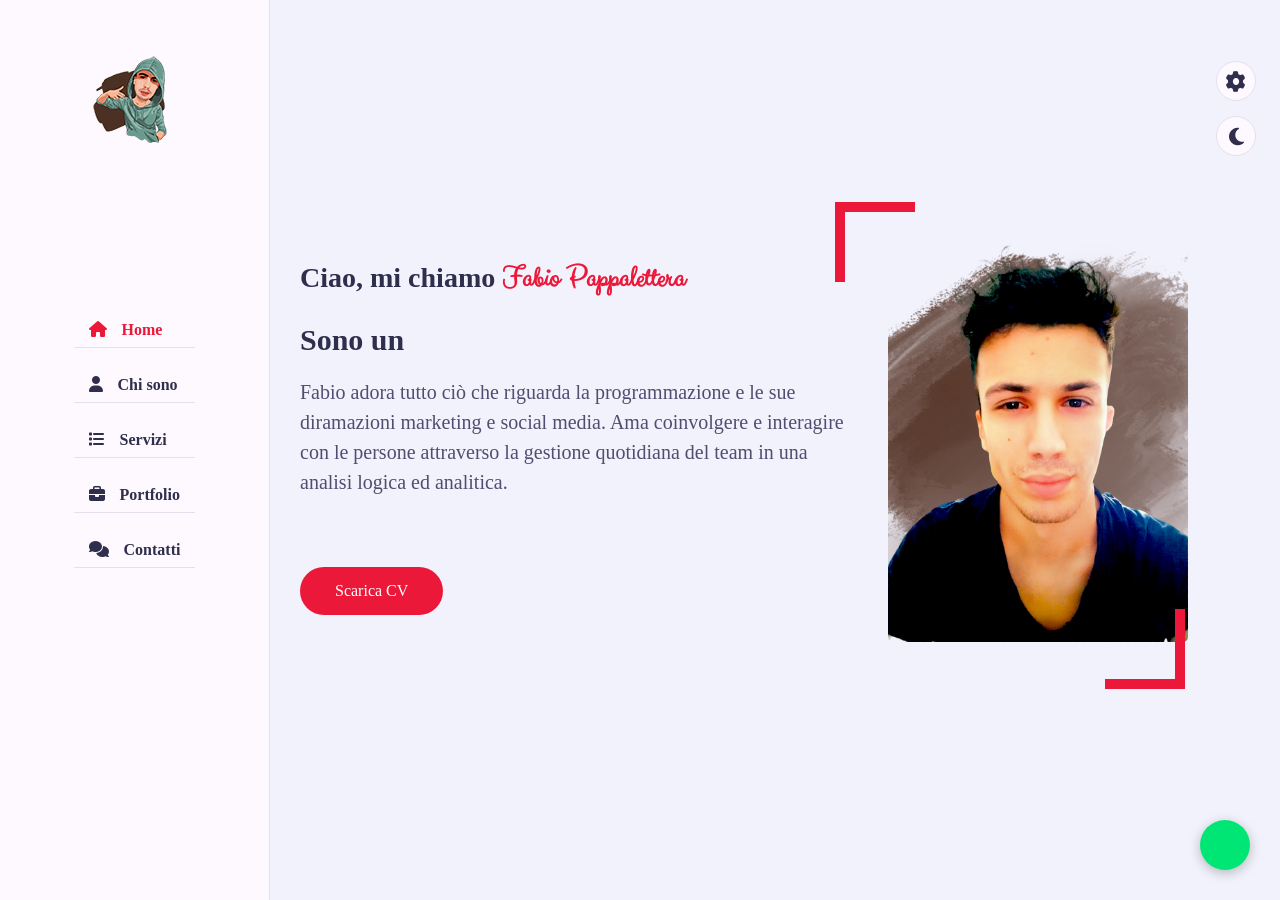
==== commit eb96ca0b: "Update index.html" ====
--- a/index.html
+++ b/index.html
@@ -45,8 +45,8 @@
           <img src="images/logo1.png" alt="">
         </div>
         <div class="sociallinks">
-          <a class="in"href="https://www.linkedin.com/in/pappalettera-fabio-digitalmarketing/" target="_blank"><ion-icon name="logo-linkedin"></ion-icon></a>
-          <a class="ig"href="https://instagram.com/fabiusp87?igshid=ZDdkNTZiNTM=" target="_blank"><ion-icon name="logo-instagram"></ion-icon></a>
+          <a class="in"href="https://www.linkedin.com/in/fabio-pappalettera-digitalmarketing/" target="_blank"><ion-icon name="logo-linkedin"></ion-icon></a>
+          <a class="ig"href="https://www.instagram.com/digitalpappa_/" target="_blank"><ion-icon name="logo-instagram"></ion-icon></a>
           <a class="fb"href="https://www.facebook.com/profile.php?id=100095152505794" target="_blank"><ion-icon name="logo-facebook"></ion-icon></a>
         </div>
         <div class="nav-toggler">
@@ -55,7 +55,7 @@
         <ul class="nav">
           <li><a href="#home" class="active"><i class="fa fa-home"></i>Home</a></li>
           <li><a href="#Chisono"><i class="fa fa-user"></i>Chi sono</a></li>
-          <li><a href="#Servizzi"><i class="fa fa-list"></i>Servizzi</a></li>
+          <li><a href="#Servizzi"><i class="fa fa-list"></i>Servizi</a></li>
           <li><a href="#Portfolio"><i class="fa fa-briefcase"></i>Portfolio</a></li>
           <li><a href="#Contatti"><i class="fa fa-comments"></i>Contatti</a></li>
         </ul>
@@ -74,7 +74,7 @@
 marketing e social media. Ama coinvolgere e interagire con le persone
 attraverso la gestione quotidiana del team in una analisi logica ed analitica.
 </p>
-                <a href="document/fabio pappalettera CV.pdf" class="btn" target="-_blank">Scarica CV</a>
+                <a href="document/fabio pappalettera CV firma elettronica(1).pdf.pdf" class="btn" target="-_blank">Scarica CV</a>
               </div>
               <div class="home-img padd-15">
                 <img src="images/fbp.png" alt="fb">
@@ -382,6 +382,16 @@
                       <div class="row">
                         <div class="timeline-box padd-15">
                           <div class="timeline shadow-dark">
+                            <!-- ===== <timeline item ===== -->
+                            <div class="timeline-item">
+                              <div class="circle-dot">
+                                <h3 class="timeline-date"></div>
+                                  <i class="fa fa-calendar"></i> 2023-2024
+                                </h3>
+                                <h4 class="timeline-title">Master in IA e ChatGPT per copywriter SEO, blogger e SMM</h4>
+                                <p class="timeline-text">Nel corso dedicato ad AI e ChatGPT, ho approfondito le capacità di utilizzo e implementazione di intelligenza artificiale avanzata nelle strategie di marketing digitale. Ho appreso come ChatGPT può essere utilizzato per creare contenuti coinvolgenti e personalizzati, migliorando l'interazione con il pubblico e ottimizzando le campagne pubblicitarie. Per quanto riguarda l'SEO Copywriting, ho acquisito competenze fondamentali nella scrittura di contenuti ottimizzati per i motori di ricerca. Ho utilizzato parole chiave in modo efficace, a creare contenuti di qualità e a migliorare la visibilità online di un sito web. Ho  identificato argomenti interessanti, a strutturare i contenuti in modo efficace e a promuovere il blog attraverso varie piattaforme social e SEO. Come (SMM), ho affinato le mie competenze nella gestione e ottimizzazione di campagne pubblicitarie sui principali social media.
+                                Ho creato strategie di contenuto, a monitorare le performance delle campagne.</p>
+                            </div>
                                 <!-- ===== <timeline item ===== -->
                                 <div class="timeline-item">
                                   <div class="circle-dot">
@@ -435,7 +445,11 @@
                                       <i class="fa fa-calendar"></i> 2019-2021
                                     </h3>
                                     <h4 class="timeline-title">Reseller/Digital marketing</h4>
-                                    <p class="timeline-text">Durante questo periodo ho lavorato ed collaborato con letsell una piattaforma e-commerce dove ho potuto attuare diversi ascpetti professionali.Ho curato i vari social ad attuato nuove tecniche per lo sviluppo del piano editorile, creazione dei contenuti e analisi Seo collaborando con un team dinamico e creativo che mi ha permesso di crerscere professionalmente.  </p>
+                                    <p class="timeline-text">Ho guidato strategie di marketing digitali mirate a promuovere i prodotti di LetSell, utilizzando le mie competenze avanzate nel mondo del digital marketing. La mia abilità nel gestire le piattaforme dei social media ha contribuito a costruire una presenza online solida e coinvolgente per l'azienda.
+
+Durante il tuo ruolo di social media manager, ho creato contenuti accattivanti, gestito interazioni online e lavorato per costruire una comunità attiva di clienti. Affrontando sfide uniche nel settore dell'e-commerce, come il lancio di nuovi prodotti, la gestione delle campagne promozionali e l'analisi dei dati per ottimizzare le performance.
+
+La mia dedizione e passione per il digital marketing e i social media hanno sicuramente contribuito al successo di LetSell. Grazie a questa esperienza ho arricchito il mio bagaglio professionale e umano e porto con me la soddisfazione di aver contribuito in modo significativo alla crescita dell'e-commerce. </p>
                                 </div>
                                 <!-- ===== <timeline item ===== -->
                                 <div class="timeline-item">
@@ -478,7 +492,7 @@
               <div class="container">
                 <div class="row">
                   <div class="section-title padd-15">
-                    <h2>Servizzi</h2>
+                    <h2>Servizi</h2>
                   </div>
                 </div>
                 <div class="row">
